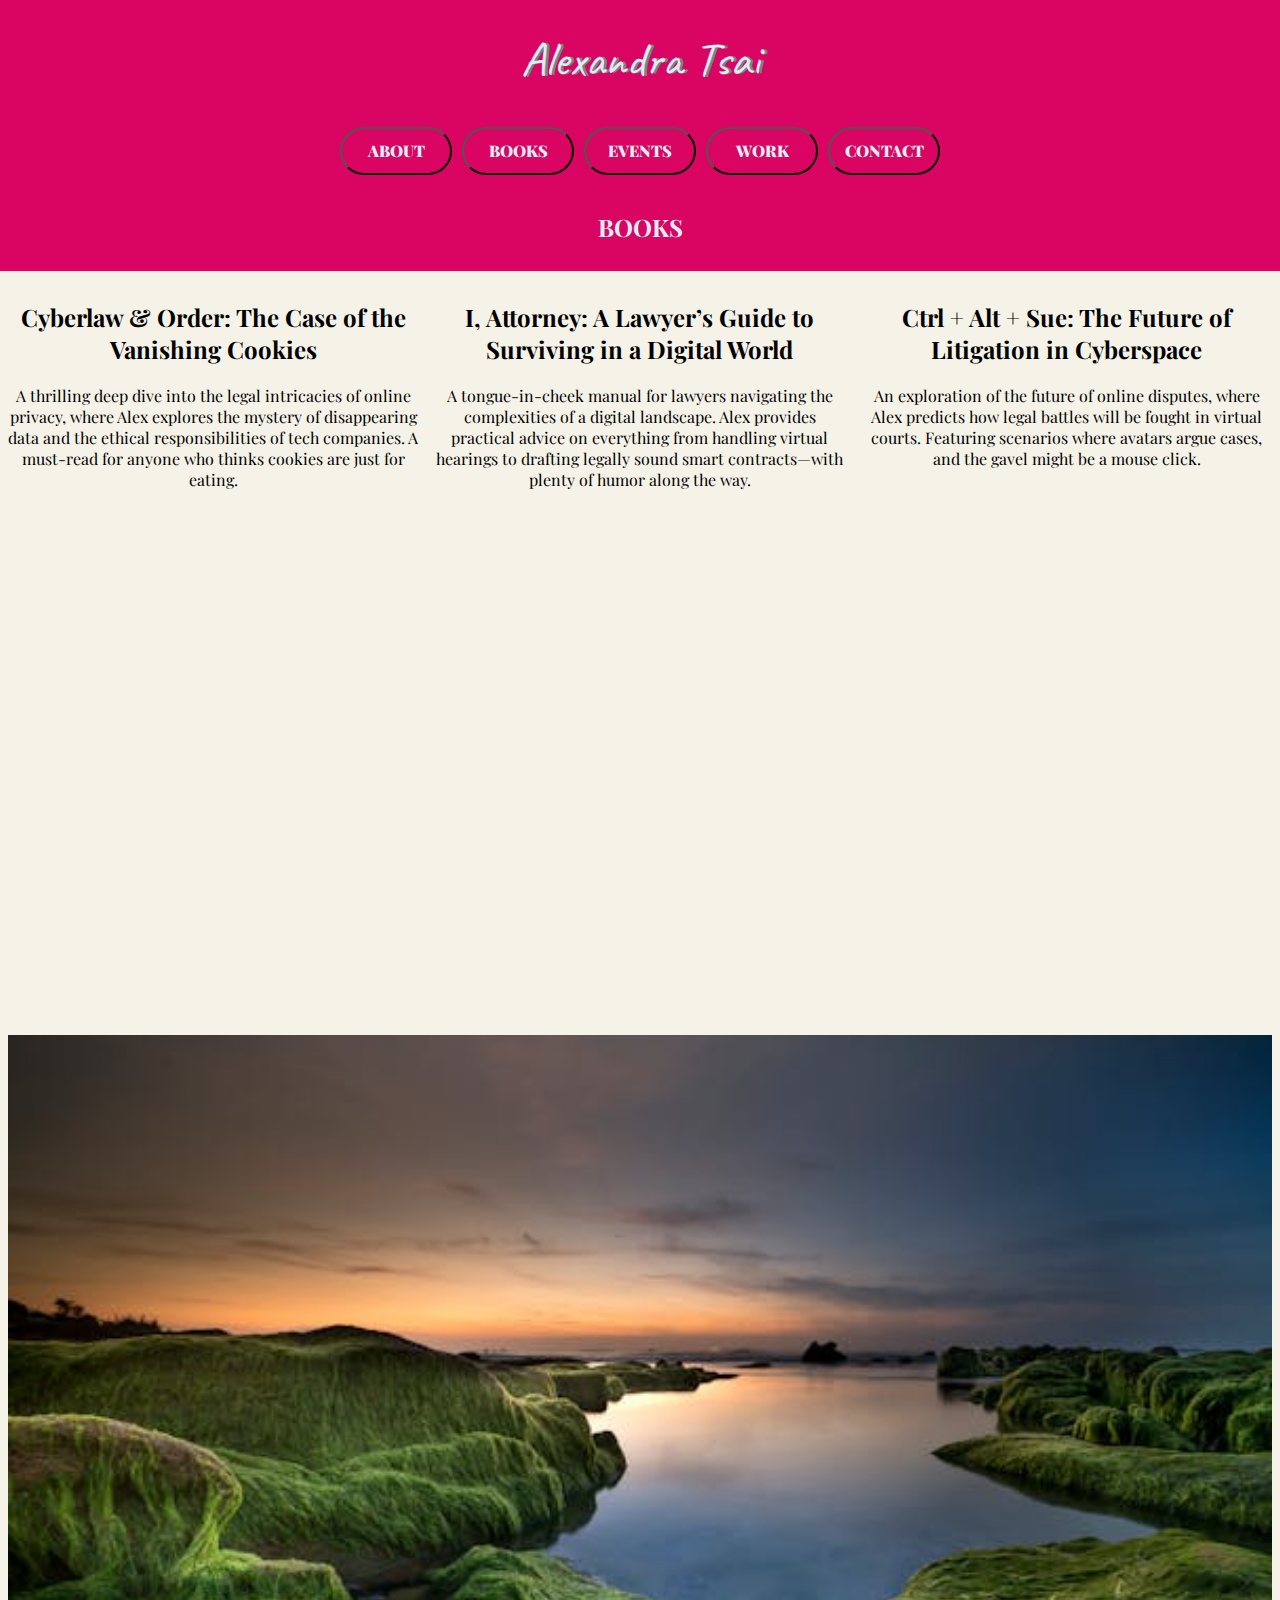
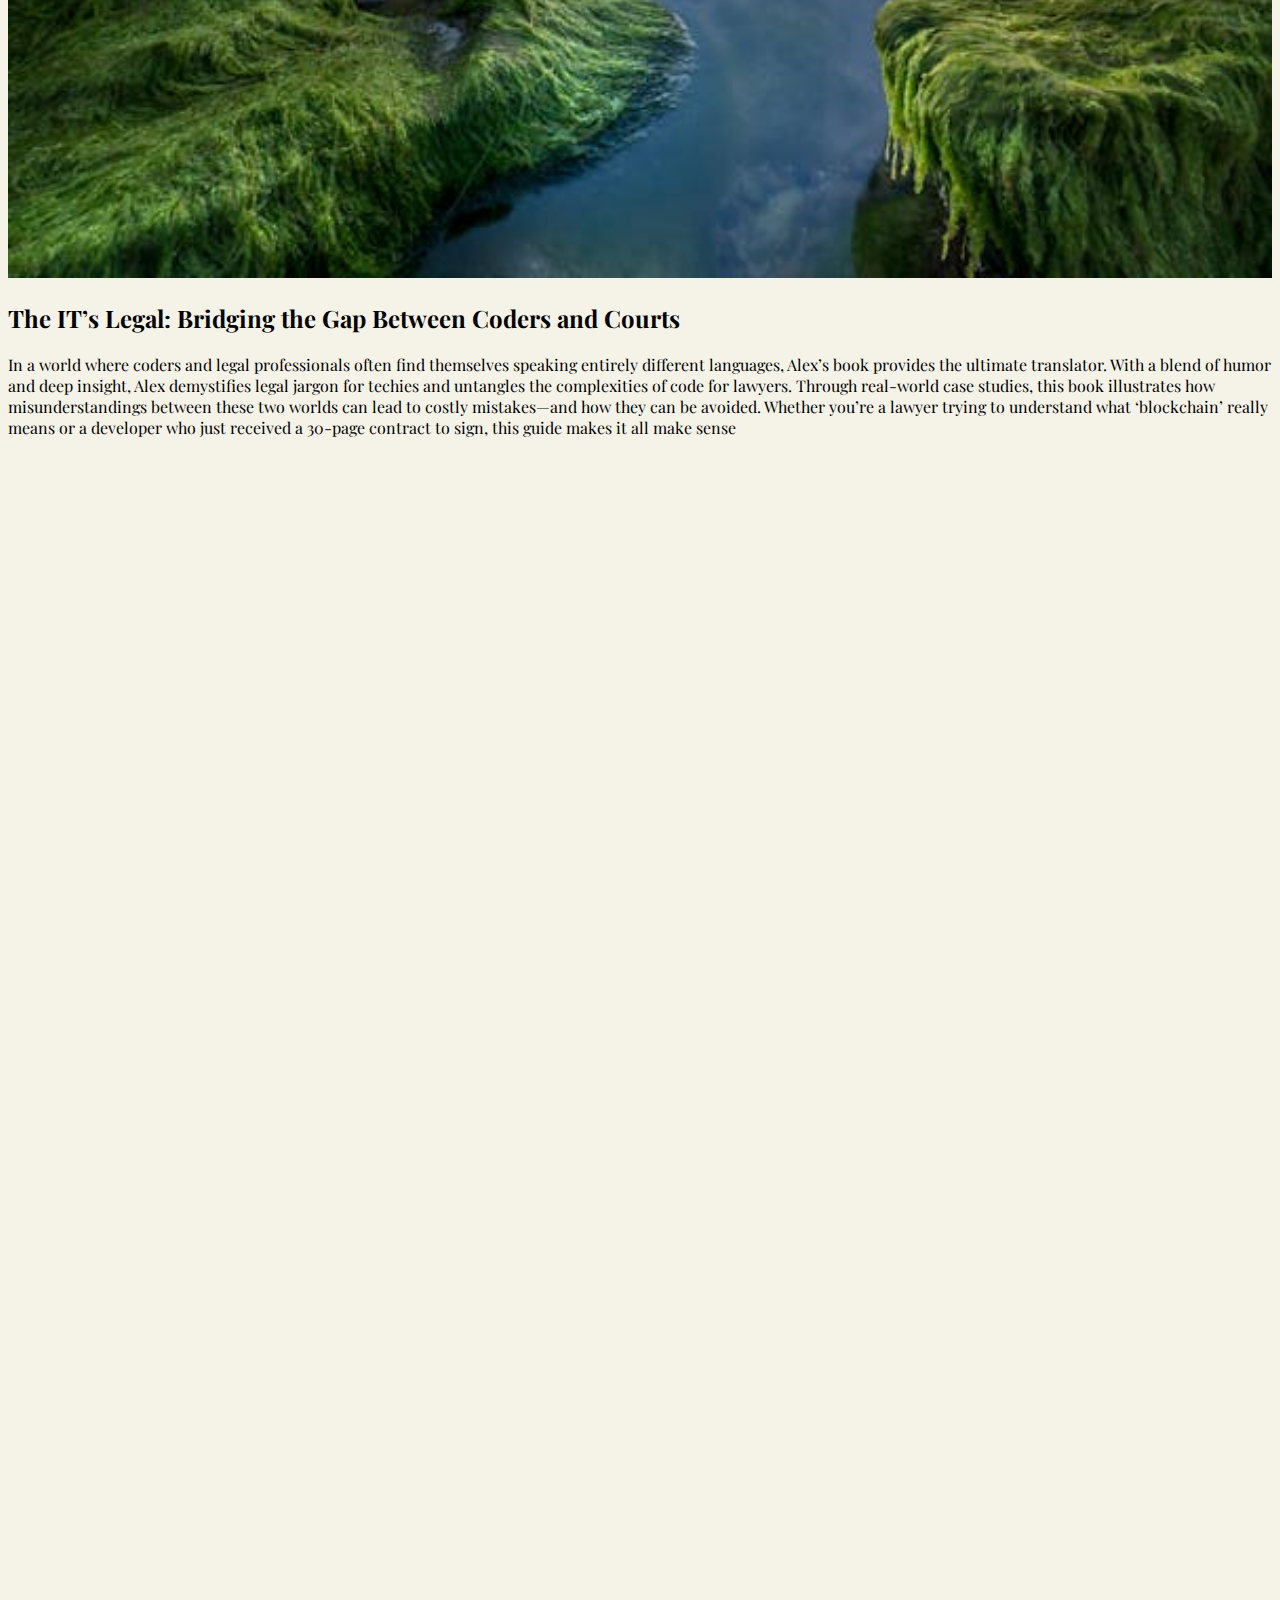
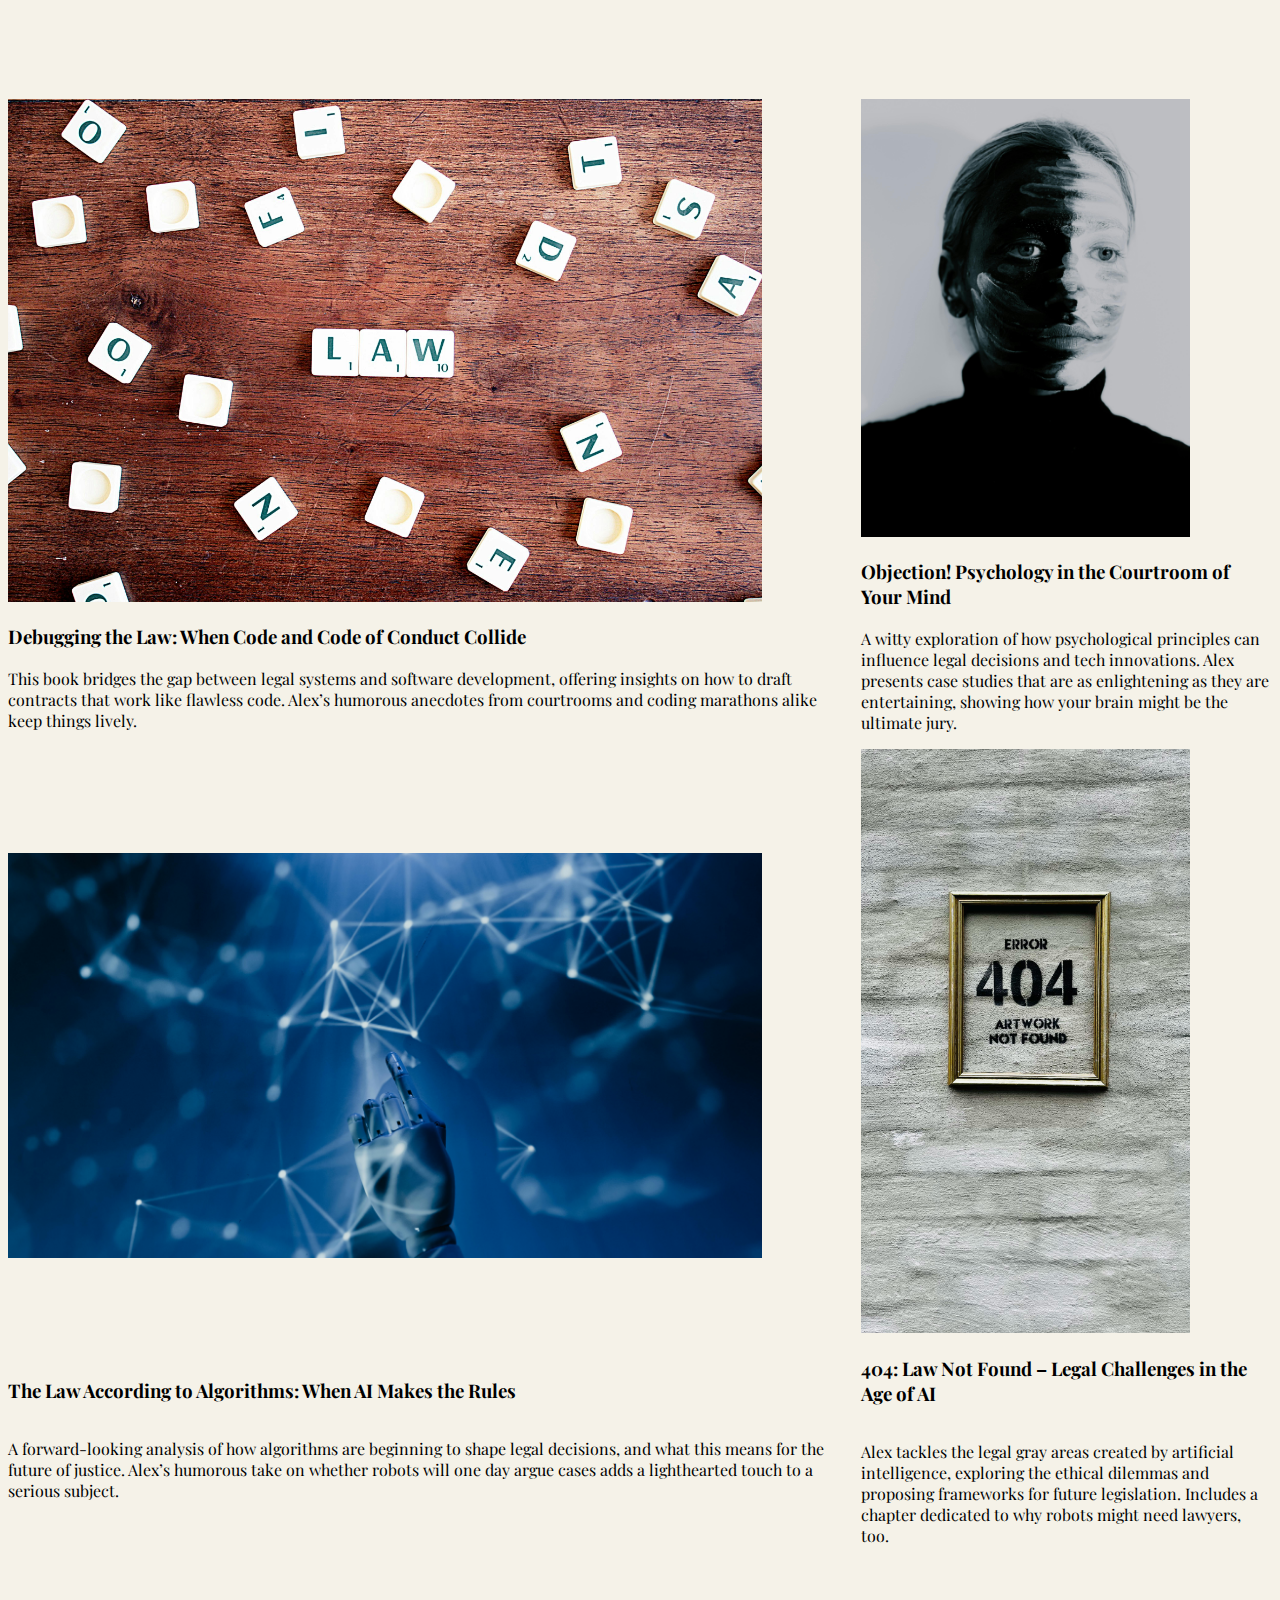
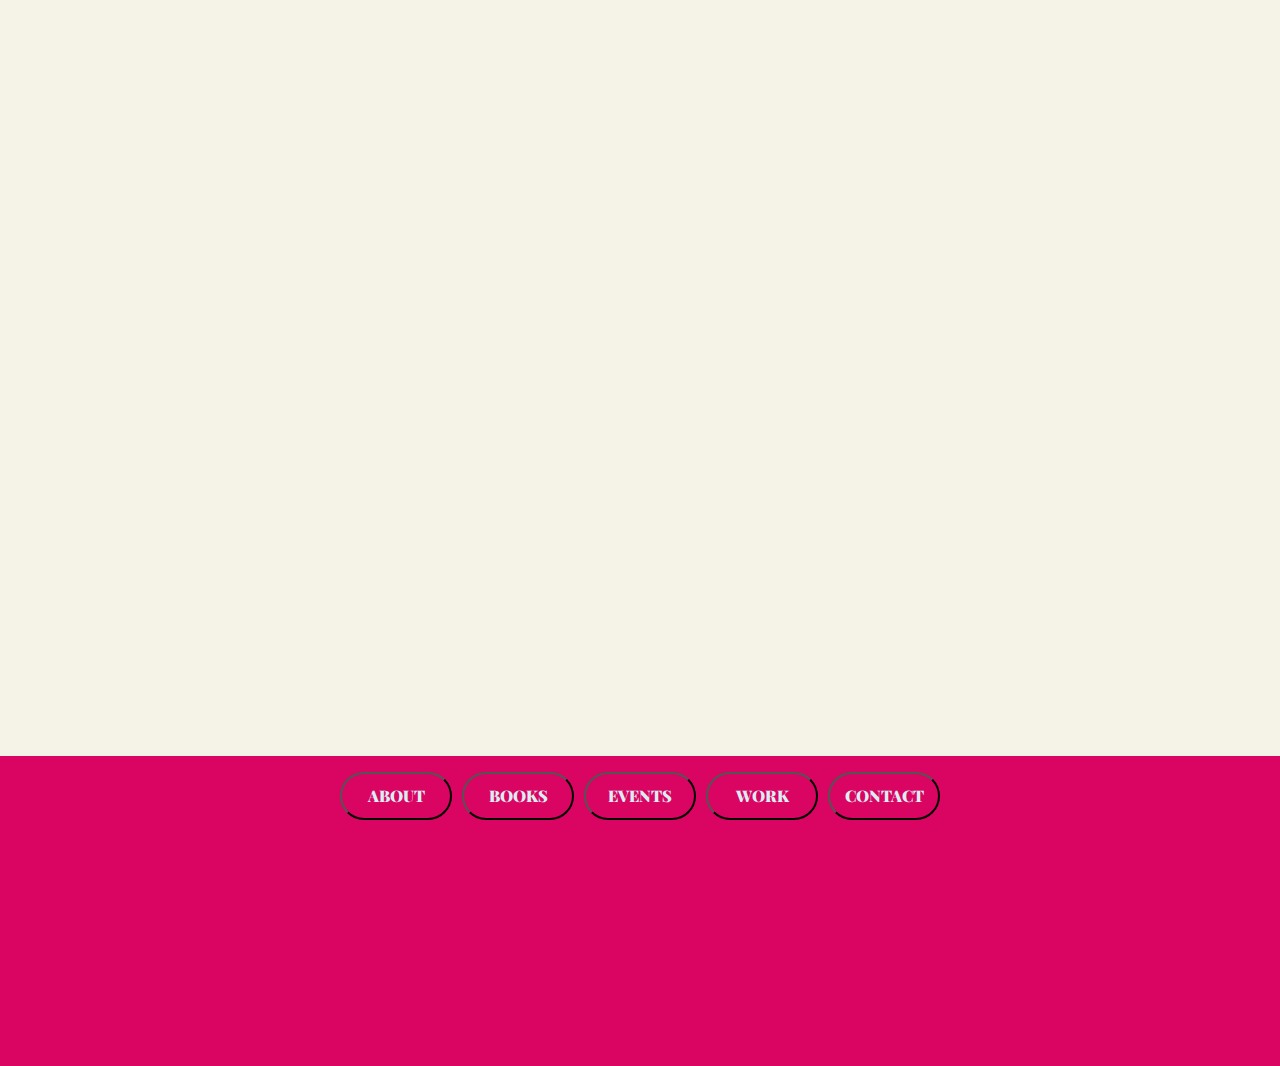
==== books.html @ 29ba9b06 "Add files via upload" ====
<!DOCTYPE html>
<html lang="en">

<head>
    <meta charset="UTF-8">
    <meta name="viewport" content="width=device-width, initial-scale=1.0">
    <title>Books</title>

    <link rel="preconnect" href="https://fonts.googleapis.com">
    <link rel="preconnect" href="https://fonts.gstatic.com" crossorigin>
    <link
        href="https://fonts.googleapis.com/css2?family=Abel&family=Playfair+Display:ital,wght@0,400..900;1,400..900&display=swap"
        rel="stylesheet">
    <link href="https://fonts.googleapis.com/css2?family=Caveat:wght@400..700&display=swap" rel="stylesheet">

    <link rel="stylesheet" href="books-styles.css">
</head>

<body>
    <div class="big-container">
        <div>
            <h1 class="name-top"><a href="index.html">Alexandra Tsai</a></h1>
        </div>
        <div class="set buttons-bottom">
            <button class="about nav-btn">ABOUT</button>
            <button class="books nav-btn">BOOKS</button>
            <button class="events nav-btn">EVENTS</button>
            <button class="work nav-btn">WORK</button>
            <button class="contact nav-btn">CONTACT</button>
        </div>
        <div class="page-title">
            <h2>BOOKS</h2>
        </div>
        <div class="container">

            <div class="item row-1 left">
                <h2><a href="https://uk.bookshop.org/">Cyberlaw & Order: The Case of the Vanishing Cookies</a></h2>
                <p>A thrilling deep dive into the legal intricacies of online privacy, where Alex explores the mystery
                    of
                    disappearing data and the ethical responsibilities of tech companies. A must-read for anyone who
                    thinks
                    cookies are just for eating.</p>
            </div>

            <div class="item row-1 mid">
                <h2><a href="https://uk.bookshop.org/">I, Attorney: A Lawyer’s Guide to Surviving in a Digital World</a>
                </h2>
                <p>A tongue-in-cheek manual for lawyers navigating the complexities of a digital landscape. Alex
                    provides
                    practical advice on everything from handling virtual hearings to drafting legally sound smart
                    contracts—with plenty of humor along the way.</p>
            </div>
            <div class="item row-1 right">
                <h2><a href="https://uk.bookshop.org/">Ctrl + Alt + Sue: The Future of Litigation in Cyberspace</a></h2>
                <p> An exploration of the future of online disputes, where Alex predicts how legal battles will be
                    fought in
                    virtual courts. Featuring scenarios where avatars argue cases, and the gavel might be a mouse click.
                </p>
            </div>
            <div class="item main">
                <div><a href="https://uk.bookshop.org/"><img src="./images/plublications-main.jpeg"
                            alt="book image"></a></div>

                <div>
                    <h2>The IT’s Legal: Bridging the Gap Between Coders and Courts</h2>
                </div>
                <div>
                    <p>In a world where coders and legal professionals often find themselves speaking entirely different
                        languages, Alex’s book provides the ultimate translator. With a blend of humor and deep
                        insight,
                        Alex
                        demystifies legal jargon for techies and untangles the complexities of code for lawyers. Through
                        real-world case studies, this book illustrates how misunderstandings between these two worlds
                        can
                        lead
                        to costly mistakes—and how they can be avoided. Whether you’re a lawyer trying to understand
                        what
                        ‘blockchain’ really means or a developer who just received a 30-page contract to sign, this
                        guide
                        makes
                        it all make sense
                    </p>
                </div>
            </div>
            <div class="item bottom-left-1 flex-container">
                <div><a href="https://uk.bookshop.org/"><img src="./images/books-bottom-left-1.jpg"
                            alt="book image"></a></div>
                <div>
                    <h3>Debugging the Law: When Code and Code of Conduct Collide</h3>
                </div>
                <div>
                    <p>This book bridges the gap between legal systems and software development, offering insights on
                        how to
                        draft contracts that work like flawless code. Alex’s humorous anecdotes from courtrooms and
                        coding
                        marathons alike keep things lively.</p>
                </div>
            </div>

            <div class="item bottom-left-2">
                <div><a href="https://uk.bookshop.org/"><img src="./images/books-bottom-left-2.jpg"
                            alt="book image"></a></div>
                <div>
                    <h3>The Law According to Algorithms: When AI Makes the Rules</h3>
                </div>
                <div>
                    <p>A forward-looking analysis of how algorithms are beginning to shape legal decisions, and what
                        this
                        means for the future of justice. Alex’s humorous take on whether robots will one day argue cases
                        adds a lighthearted touch to a serious subject.</p>
                </div>

            </div>
            <div class="item bottom-right flex-container">
                <div><a href="https://uk.bookshop.org/"><img src="./images/books-bottom-right-1.jpg"
                            alt="book image"></a></div>
                <div>
                    <h3>Objection! Psychology in the Courtroom of Your Mind</h3>
                    <p>A witty exploration of how psychological principles can influence legal decisions and tech
                        innovations. Alex presents case studies that are as enlightening as they are entertaining,
                        showing
                        how your brain might be the ultimate jury.</p>
                </div>

                <div><a href="https://uk.bookshop.org/"><img src="./images/books-bottom-right-2.jpg"
                            alt="book image"></a></div>
                <div>
                    <h3>404: Law Not Found – Legal Challenges in the Age of AI</h3>
                </div>
                <div>
                    <p>Alex tackles the legal gray areas created by artificial intelligence, exploring the ethical
                        dilemmas and proposing frameworks for future legislation. Includes a chapter dedicated to why
                        robots might need lawyers, too.</p>
                </div>
            </div>
        </div>
        <div class="set buttons-bottom">
            <button class="about nav-btn">ABOUT</button>
            <button class="books nav-btn">BOOKS</button>
            <button class="events nav-btn">EVENTS</button>
            <button class="work nav-btn">WORK</button>
            <button class="contact nav-btn">CONTACT</button>
        </div>

    </div>
    <script src="index.js" cahrset="utf-8"></script>
</body>

</html>
---- books-styles.css ----
html {
    font-size: 16px;
}

.big-container {
    height: 650vh;
    max-width: 100vw;
    display: flex;
    flex-flow: column nowrap;
    align-items: center;
    background-color: #DA0463;
    font-family: "Playfair Display", sans-serif;
    color: #DBEDF3;
}

.name-top {
    flex: 5rem 0 1;
    display: flex;
    justify-content: center;
    align-items: center;
}

.buttons-bottom {
    flex: 5rem 0 1;
    display: flex;
    justify-content: space-between;
    flex-flow: row wrap;
    align-content: center;
}

.page-title {
    flex: 5rem 0 1;
}

h1 a {
    text-decoration: none;
    font-size: 3rem;
    color: #DBEDF3;
    font-family: "Caveat", cursive;
    text-shadow: 3px 0 grey;
    font-weight: 400;
}

button>a {
    text-decoration: none;
}

.nav-btn {
    outline: none;
    font-size: 1rem;
    font-family: 'Playfair Display', cursive;
    line-height: 1;
    font-weight: 900;
    color: #DBEDF3;
    border-radius: 8rem;
    display: inline-block;
    width: 7rem;
    height: 3rem;
    text-align: center;
    margin: 5px;
    background-color: transparent;
}


body {
    /* background-color: black; */
    background-color: #DA0463;

}

.container {
    flex-basis: 90%;
    width: 100%;
    display: grid;
    gap: 1rem;
    grid-template-columns: repeat(6, 1fr);
    grid-template-rows: repeat(7, 1fr);
    background-color: #F5F2E8;
    color: black;
    padding: 10px;
}



/* This does not work when the window get too small
solution:felx-wrap? 
Make it into publi- cations?*/

.headline>h1 {
    flex-shrink: 1;
}

.row-1 {
    text-align: center;
    grid-column: span 2;
}

.row-1>h2>a {
    text-decoration: none;
    color: black;
}


.main {
    grid-area: 2 / 1 / 5 / 7;
    display: flexbox;
    flex-direction: column;

}


.bottom-left-1 {
    grid-area: 5 / 1 / 6 / 5;
    display: flexbox;
    flex-direction: column;
}

.bottom-left-1 img {
    width: 90%;
    height: auto;
    /* Maintains the aspect ratio */
    object-fit: cover;
    /* Ensures the image covers the container */
    max-width: 90%;
    max-height: 80%;
    /* Prevents the image from exceeding the container's width */
}

.bottom-left-2 img {
    width: 90%;
    height: auto;
    /* Maintains the aspect ratio */
    object-fit: cover;
    /* Ensures the image covers the container */
    max-width: 90%;
    max-height: 80%;
    /* Prevents the image from exceeding the container's width */
}

/* bottom-right, main img 要分開設定，設定max-width，max-height 為某數字 */
/* border-right of p with img  should be like 20% */

.main img {
    width: 100%;
    height: auto;
    /* Maintains the aspect ratio */
    object-fit: cover;
    /* Ensures the image covers the container */
    max-width: 100%;
    max-height: 100%;
    /* Prevents the image from exceeding the container's width */
}

.bottom-right img {
    width: 100%;
    height: auto;
    /* Maintains the aspect ratio */
    object-fit: cover;
    /* Ensures the image covers the container */
    max-width: 80%;
    max-height: 100%;
    /* Prevents the image from exceeding the container's width */
}

.bottom-left-2 {
    grid-area: 6 / 1 / 8 / 5;
    display: flex;
    flex-direction: column;
}




.bottom-right {
    grid-area: 5/ 5/ 8/ 7;
    display: flex;
    flex-direction: column;
    justify-content: flex-start;
}

@media (min-width: 1px) and (max-width: 400px) {
    html {
        font-size: 14px;
    }

    .big-container {
        height: 500vh;

    }

    .container {
        flex-basis: 90% 1 1;
        grid-template-columns: repeat(6, 1fr);
        grid-template-rows: repeat(5, 1fr);


    }
}

@media (min-width: 440px) and (max-width: 773px) {
    html {
        font-size: 14px;
    }

    .big-container {
        height: 400vh;

    }

    .container {
        flex-basis: 90% 1 1;
        grid-template-columns: repeat(6, 1fr);
        grid-template-rows: repeat(5, 1fr);


    }

    .row-1 {
        text-align: center;
        grid-column: span 2;
    }


    .main {
        grid-area: 2 / 1 / 3 / 7;
        display: flexbox;
        flex-direction: column;

    }


    .bottom-left-1 {
        grid-area: 5 / 1 / 6 / 5;
        display: flex;
        flex-direction: column;
    }

    .bottom-left-2 {
        grid-area: 6 / 1 / 8 / 5;
        display: flex;
        flex-direction: column;
    }

    .bottom-right {
        grid-area: 5/ 5/ 8/ 7;
        display: flex;
        flex-direction: column;
        justify-content: flex-start;
    }
}

/* Make this a flexbox of 4 items */
/* 太窄時，view port 加長 */
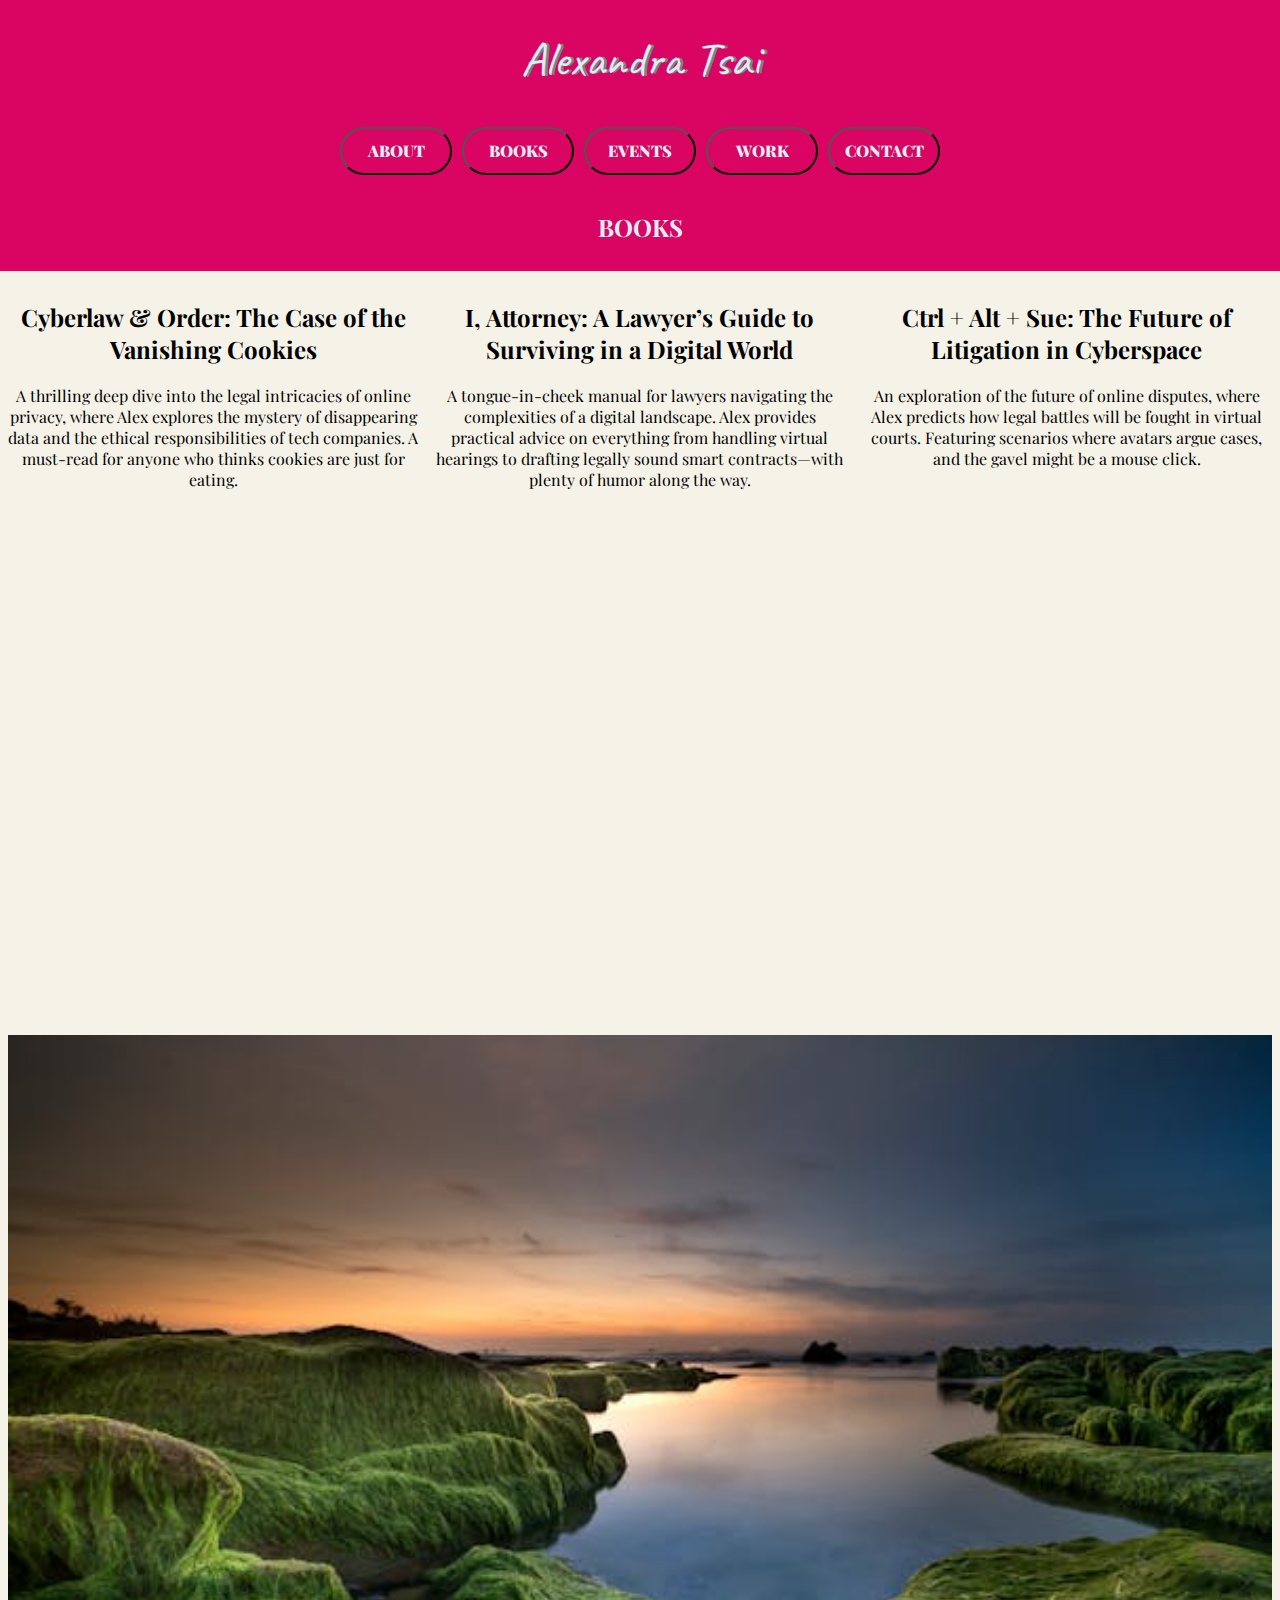
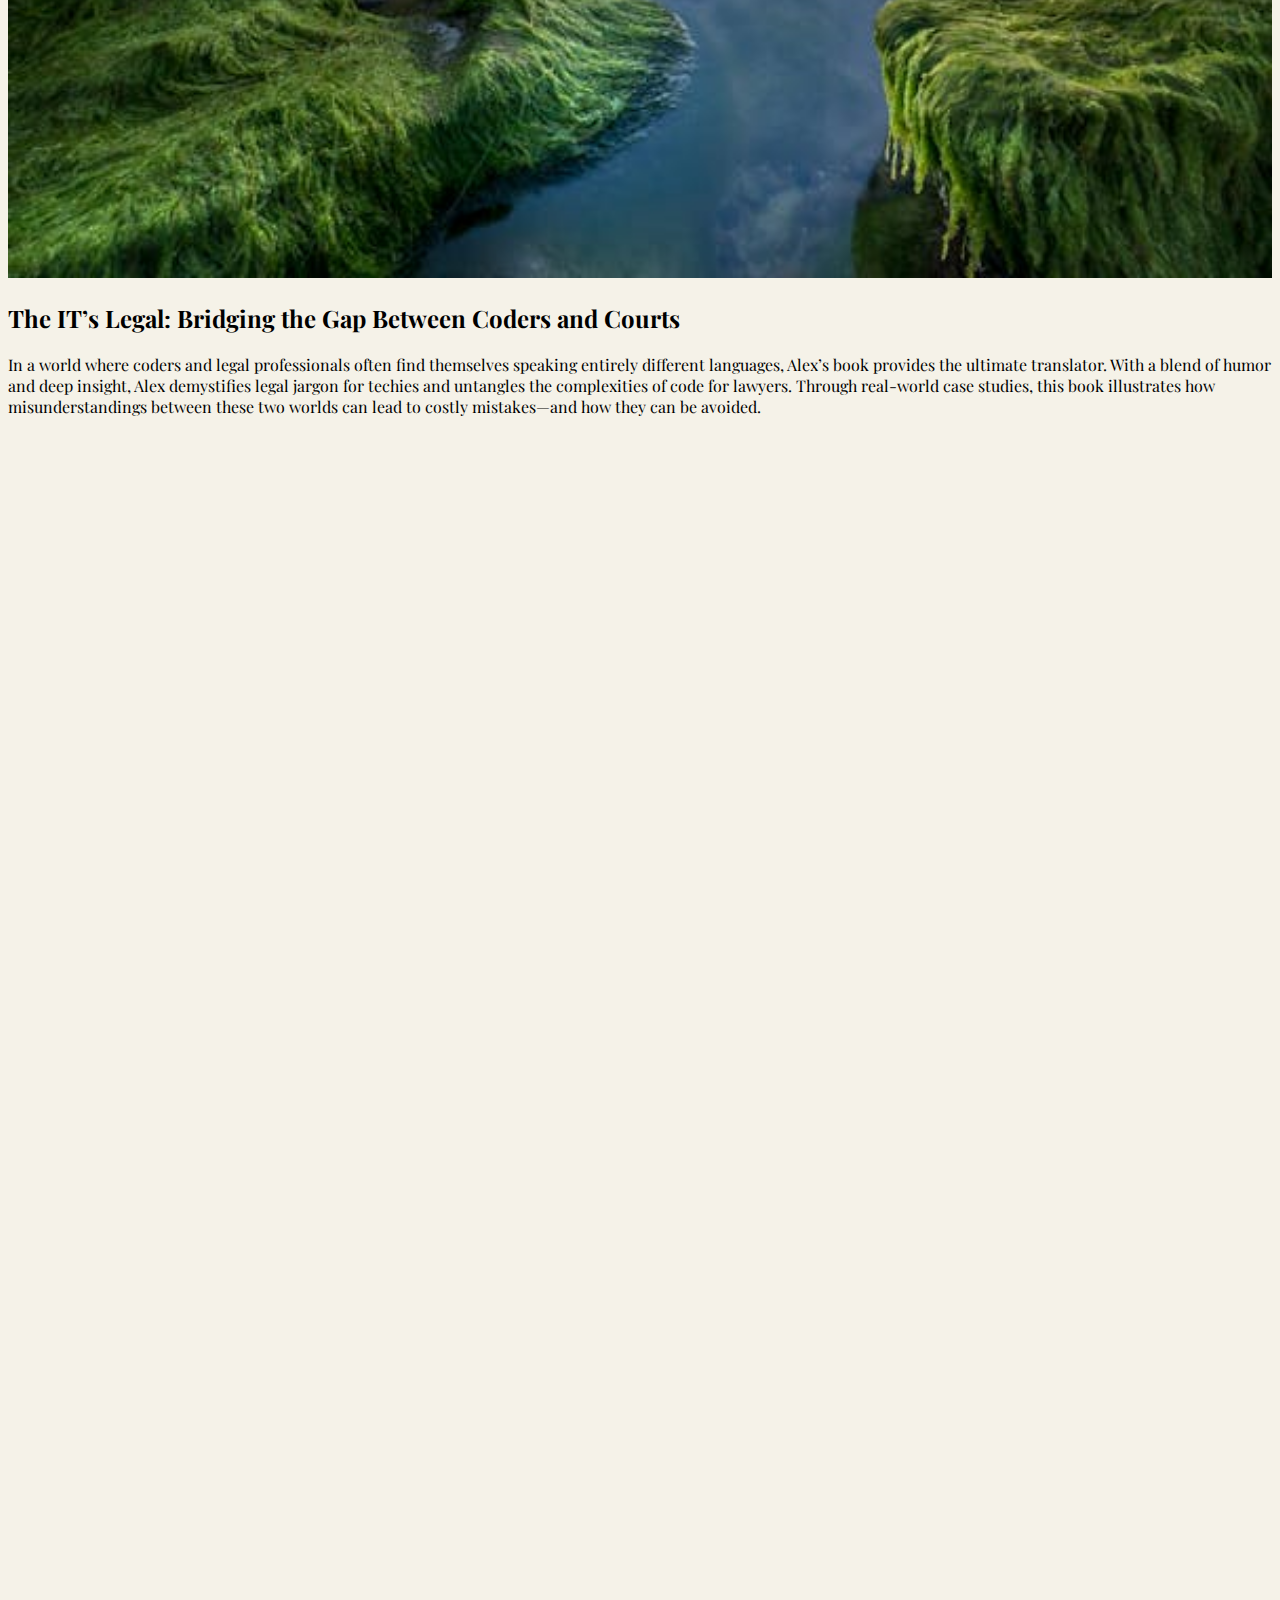
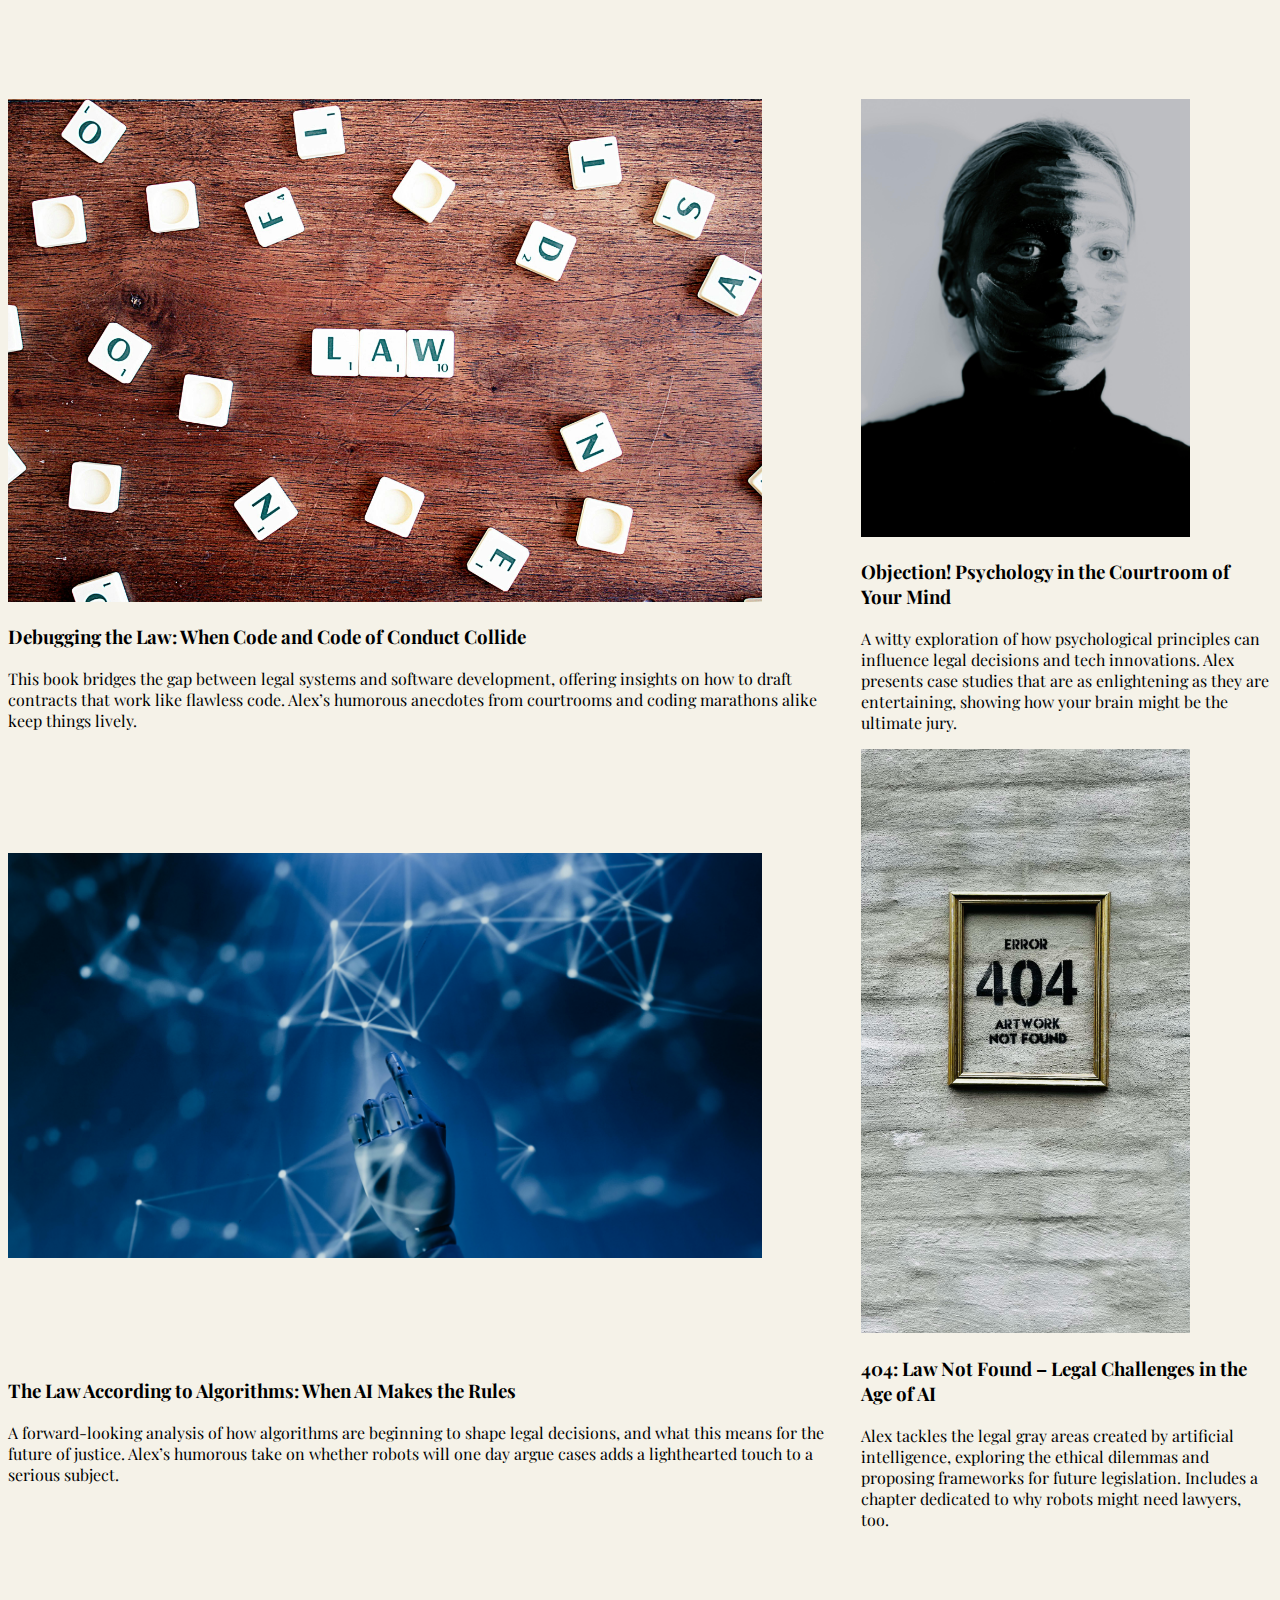
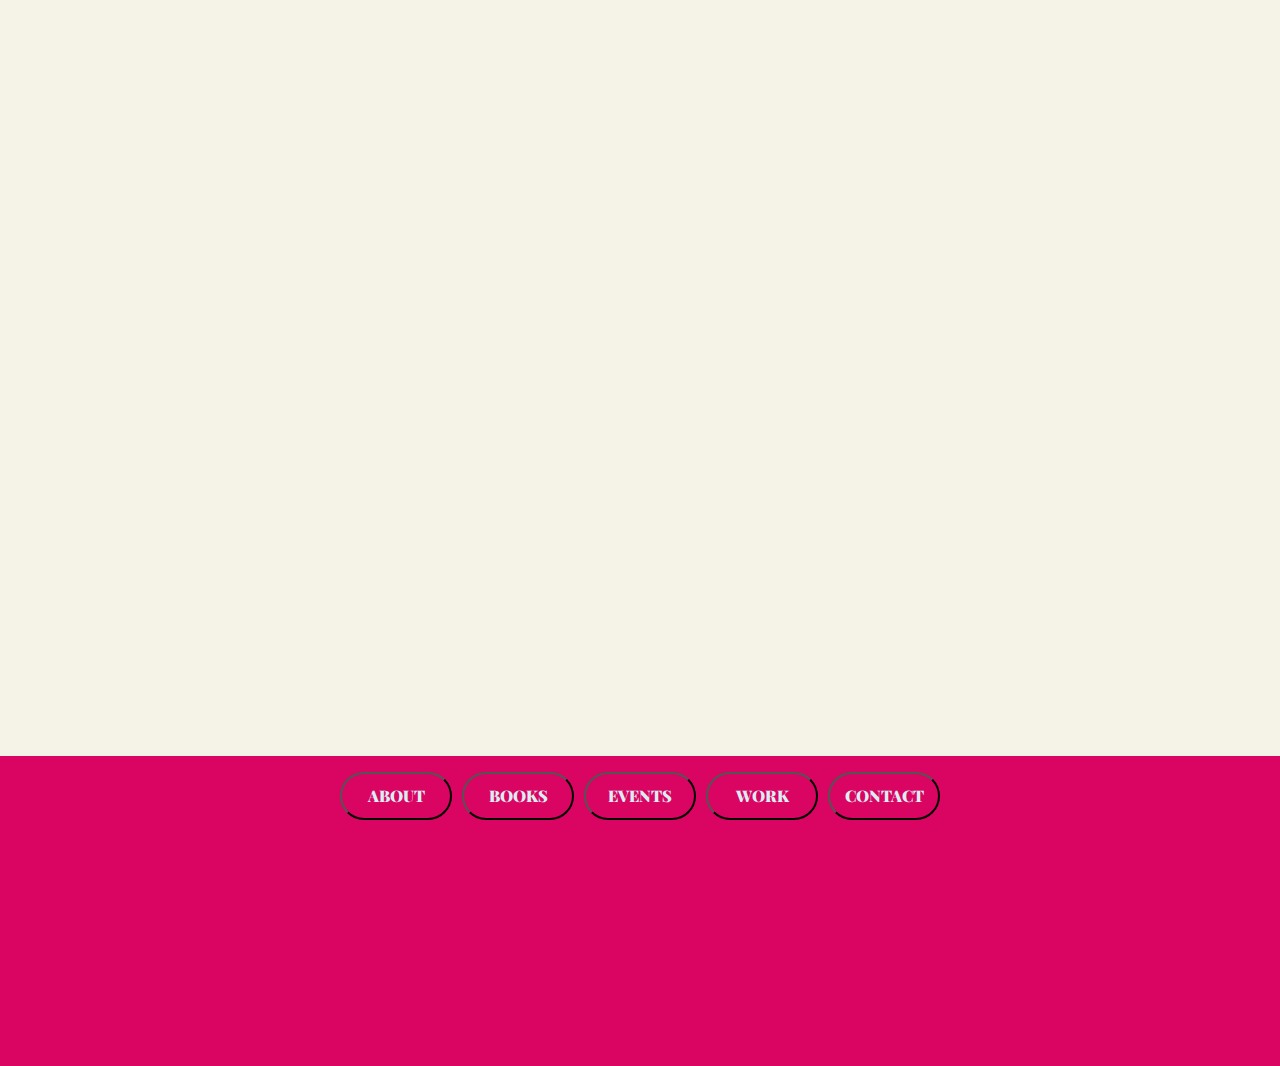
==== commit f399e25e: "Add files via upload" ====
--- a/books.html
+++ b/books.html
@@ -18,9 +18,11 @@
 
 <body>
     <div class="big-container">
+        <!-- Main navigation and title-->
         <div>
             <h1 class="name-top"><a href="index.html">Alexandra Tsai</a></h1>
         </div>
+        <!-- Navigation buttons -->
         <div class="set buttons-bottom">
             <button class="about nav-btn">ABOUT</button>
             <button class="books nav-btn">BOOKS</button>
@@ -28,72 +30,60 @@
             <button class="work nav-btn">WORK</button>
             <button class="contact nav-btn">CONTACT</button>
         </div>
+        <!-- Page title -->
         <div class="page-title">
             <h2>BOOKS</h2>
         </div>
+
         <div class="container">
-
+            <!-- First row of book listings -->
             <div class="item row-1 left">
                 <h2><a href="https://uk.bookshop.org/">Cyberlaw & Order: The Case of the Vanishing Cookies</a></h2>
                 <p>A thrilling deep dive into the legal intricacies of online privacy, where Alex explores the mystery
-                    of
-                    disappearing data and the ethical responsibilities of tech companies. A must-read for anyone who
-                    thinks
-                    cookies are just for eating.</p>
+                    of disappearing data and the ethical responsibilities of tech companies. A must-read for anyone who
+                    thinks cookies are just for eating.</p>
             </div>
 
             <div class="item row-1 mid">
                 <h2><a href="https://uk.bookshop.org/">I, Attorney: A Lawyer’s Guide to Surviving in a Digital World</a>
                 </h2>
                 <p>A tongue-in-cheek manual for lawyers navigating the complexities of a digital landscape. Alex
-                    provides
-                    practical advice on everything from handling virtual hearings to drafting legally sound smart
-                    contracts—with plenty of humor along the way.</p>
+                    provides practical advice on everything from handling virtual hearings to drafting legally sound
+                    smart contracts—with plenty of humor along the way.</p>
             </div>
+
             <div class="item row-1 right">
                 <h2><a href="https://uk.bookshop.org/">Ctrl + Alt + Sue: The Future of Litigation in Cyberspace</a></h2>
-                <p> An exploration of the future of online disputes, where Alex predicts how legal battles will be
-                    fought in
-                    virtual courts. Featuring scenarios where avatars argue cases, and the gavel might be a mouse click.
-                </p>
+                <p>An exploration of the future of online disputes, where Alex predicts how legal battles will be fought
+                    in virtual courts. Featuring scenarios where avatars argue cases, and the gavel might be a mouse
+                    click.</p>
             </div>
+
+            <!-- Main featured book with image -->
             <div class="item main">
                 <div><a href="https://uk.bookshop.org/"><img src="./images/plublications-main.jpeg"
                             alt="book image"></a></div>
-
                 <div>
                     <h2>The IT’s Legal: Bridging the Gap Between Coders and Courts</h2>
                 </div>
                 <div>
                     <p>In a world where coders and legal professionals often find themselves speaking entirely different
-                        languages, Alex’s book provides the ultimate translator. With a blend of humor and deep
-                        insight,
-                        Alex
-                        demystifies legal jargon for techies and untangles the complexities of code for lawyers. Through
-                        real-world case studies, this book illustrates how misunderstandings between these two worlds
-                        can
-                        lead
-                        to costly mistakes—and how they can be avoided. Whether you’re a lawyer trying to understand
-                        what
-                        ‘blockchain’ really means or a developer who just received a 30-page contract to sign, this
-                        guide
-                        makes
-                        it all make sense
-                    </p>
+                        languages, Alex’s book provides the ultimate translator. With a blend of humor and deep insight,
+                        Alex demystifies legal jargon for techies and untangles the complexities of code for lawyers.
+                        Through real-world case studies, this book illustrates how misunderstandings between these two
+                        worlds can lead to costly mistakes—and how they can be avoided.</p>
                 </div>
             </div>
+
+            <!-- Second row of book listings -->
             <div class="item bottom-left-1 flex-container">
                 <div><a href="https://uk.bookshop.org/"><img src="./images/books-bottom-left-1.jpg"
                             alt="book image"></a></div>
                 <div>
                     <h3>Debugging the Law: When Code and Code of Conduct Collide</h3>
-                </div>
-                <div>
                     <p>This book bridges the gap between legal systems and software development, offering insights on
-                        how to
-                        draft contracts that work like flawless code. Alex’s humorous anecdotes from courtrooms and
-                        coding
-                        marathons alike keep things lively.</p>
+                        how to draft contracts that work like flawless code. Alex’s humorous anecdotes from courtrooms
+                        and coding marathons alike keep things lively.</p>
                 </div>
             </div>
 
@@ -102,15 +92,13 @@
                             alt="book image"></a></div>
                 <div>
                     <h3>The Law According to Algorithms: When AI Makes the Rules</h3>
+                    <p>A forward-looking analysis of how algorithms are beginning to shape legal decisions, and what
+                        this means for the future of justice. Alex’s humorous take on whether robots will one day argue
+                        cases adds a lighthearted touch to a serious subject.</p>
                 </div>
-                <div>
-                    <p>A forward-looking analysis of how algorithms are beginning to shape legal decisions, and what
-                        this
-                        means for the future of justice. Alex’s humorous take on whether robots will one day argue cases
-                        adds a lighthearted touch to a serious subject.</p>
-                </div>
+            </div>
 
-            </div>
+            <!-- Final set of book listings -->
             <div class="item bottom-right flex-container">
                 <div><a href="https://uk.bookshop.org/"><img src="./images/books-bottom-right-1.jpg"
                             alt="book image"></a></div>
@@ -118,22 +106,21 @@
                     <h3>Objection! Psychology in the Courtroom of Your Mind</h3>
                     <p>A witty exploration of how psychological principles can influence legal decisions and tech
                         innovations. Alex presents case studies that are as enlightening as they are entertaining,
-                        showing
-                        how your brain might be the ultimate jury.</p>
+                        showing how your brain might be the ultimate jury.</p>
                 </div>
 
                 <div><a href="https://uk.bookshop.org/"><img src="./images/books-bottom-right-2.jpg"
                             alt="book image"></a></div>
                 <div>
                     <h3>404: Law Not Found – Legal Challenges in the Age of AI</h3>
-                </div>
-                <div>
                     <p>Alex tackles the legal gray areas created by artificial intelligence, exploring the ethical
                         dilemmas and proposing frameworks for future legislation. Includes a chapter dedicated to why
                         robots might need lawyers, too.</p>
                 </div>
             </div>
         </div>
+
+        <!-- Footer with navigation buttons -->
         <div class="set buttons-bottom">
             <button class="about nav-btn">ABOUT</button>
             <button class="books nav-btn">BOOKS</button>
@@ -143,6 +130,7 @@
         </div>
 
     </div>
+
     <script src="index.js" cahrset="utf-8"></script>
 </body>
 
--- a/books-styles.css
+++ b/books-styles.css
@@ -1,9 +1,11 @@
 html {
     font-size: 16px;
+    /* Base font size for scalability */
 }
 
 .big-container {
     height: 650vh;
+    /* Ensures extra vertical space for content */
     max-width: 100vw;
     display: flex;
     flex-flow: column nowrap;
@@ -11,6 +13,7 @@
     background-color: #DA0463;
     font-family: "Playfair Display", sans-serif;
     color: #DBEDF3;
+    /* Main container for title and buttons, vertically stacked */
 }
 
 .name-top {
@@ -18,6 +21,7 @@
     display: flex;
     justify-content: center;
     align-items: center;
+    /* Centers the title content */
 }
 
 .buttons-bottom {
@@ -26,10 +30,12 @@
     justify-content: space-between;
     flex-flow: row wrap;
     align-content: center;
+    /* Distributes buttons evenly at the bottom */
 }
 
 .page-title {
     flex: 5rem 0 1;
+    /* Reserved space for the page title */
 }
 
 h1 a {
@@ -39,10 +45,12 @@
     font-family: "Caveat", cursive;
     text-shadow: 3px 0 grey;
     font-weight: 400;
+    /* Styling for the main title link with shadow effect */
 }
 
 button>a {
     text-decoration: none;
+    /* Ensures button links don't show underlines */
 }
 
 .nav-btn {
@@ -59,13 +67,13 @@
     text-align: center;
     margin: 5px;
     background-color: transparent;
-}
-
+    /* Custom styling for the rounded navigation buttons */
+}
 
 body {
     /* background-color: black; */
     background-color: #DA0463;
-
+    /* Consistent background color for the entire page */
 }
 
 .container {
@@ -78,125 +86,109 @@
     background-color: #F5F2E8;
     color: black;
     padding: 10px;
-}
-
-
-
-/* This does not work when the window get too small
-solution:felx-wrap? 
-Make it into publi- cations?*/
-
-.headline>h1 {
-    flex-shrink: 1;
-}
+    /* Main content container using a grid layout for a structured design */
+}
+
 
 .row-1 {
     text-align: center;
     grid-column: span 2;
+    /* Spans across two columns in the grid */
 }
 
 .row-1>h2>a {
     text-decoration: none;
     color: black;
-}
-
+    /* Ensures clean link styling for the heading */
+}
 
 .main {
     grid-area: 2 / 1 / 5 / 7;
     display: flexbox;
     flex-direction: column;
-
-}
-
+    /* Main content area spanning multiple rows in the grid */
+}
 
 .bottom-left-1 {
     grid-area: 5 / 1 / 6 / 5;
     display: flexbox;
     flex-direction: column;
+    /* Bottom left section for content */
 }
 
 .bottom-left-1 img {
     width: 90%;
     height: auto;
-    /* Maintains the aspect ratio */
-    object-fit: cover;
-    /* Ensures the image covers the container */
+    object-fit: cover;
     max-width: 90%;
     max-height: 80%;
-    /* Prevents the image from exceeding the container's width */
+    /* Image styling to maintain aspect ratio and fit within container */
 }
 
 .bottom-left-2 img {
     width: 90%;
     height: auto;
-    /* Maintains the aspect ratio */
-    object-fit: cover;
-    /* Ensures the image covers the container */
+    object-fit: cover;
     max-width: 90%;
     max-height: 80%;
-    /* Prevents the image from exceeding the container's width */
-}
-
-/* bottom-right, main img 要分開設定，設定max-width，max-height 為某數字 */
-/* border-right of p with img  should be like 20% */
-
+    /* Similar image styling for second section */
+}
+
+/* Main image container */
 .main img {
     width: 100%;
     height: auto;
-    /* Maintains the aspect ratio */
-    object-fit: cover;
-    /* Ensures the image covers the container */
+    object-fit: cover;
     max-width: 100%;
     max-height: 100%;
-    /* Prevents the image from exceeding the container's width */
+    /* Ensures the main image fits without stretching or exceeding bounds */
 }
 
 .bottom-right img {
     width: 100%;
     height: auto;
-    /* Maintains the aspect ratio */
-    object-fit: cover;
-    /* Ensures the image covers the container */
+    object-fit: cover;
     max-width: 80%;
     max-height: 100%;
-    /* Prevents the image from exceeding the container's width */
+    /* Image styling for the bottom-right section */
 }
 
 .bottom-left-2 {
     grid-area: 6 / 1 / 8 / 5;
     display: flex;
     flex-direction: column;
-}
-
-
-
+    /* Bottom-left secondary section */
+}
 
 .bottom-right {
     grid-area: 5/ 5/ 8/ 7;
     display: flex;
     flex-direction: column;
     justify-content: flex-start;
-}
-
+    /* Bottom-right section aligned at the top */
+}
+
+/* Media query for small devices */
 @media (min-width: 1px) and (max-width: 400px) {
     html {
         font-size: 14px;
+        /* Smaller font size for narrow screens */
     }
 
     .big-container {
         height: 500vh;
-
+        /* Reduces the height for small screens */
     }
 
     .container {
         flex-basis: 90% 1 1;
         grid-template-columns: repeat(6, 1fr);
         grid-template-rows: repeat(5, 1fr);
-
-
-    }
-}
-
+        /* Adjusts grid layout for smaller devices */
+    }
+}
+
+/* Media query for medium devices */
 @media (min-width: 440px) and (max-width: 773px) {
     html {
         font-size: 14px;
@@ -204,15 +196,14 @@
 
     .big-container {
         height: 400vh;
-
+        /* Further height reduction for medium screens */
     }
 
     .container {
         flex-basis: 90% 1 1;
         grid-template-columns: repeat(6, 1fr);
         grid-template-rows: repeat(5, 1fr);
-
-
+        /* Maintains grid layout for these screen sizes */
     }
 
     .row-1 {
@@ -220,14 +211,12 @@
         grid-column: span 2;
     }
 
-
     .main {
         grid-area: 2 / 1 / 3 / 7;
         display: flexbox;
         flex-direction: column;
-
-    }
-
+        /* Reduces the height of the main content section */
+    }
 
     .bottom-left-1 {
         grid-area: 5 / 1 / 6 / 5;
@@ -242,12 +231,9 @@
     }
 
     .bottom-right {
-        grid-area: 5/ 5/ 8/ 7;
+        grid-area: 5 / 5 / 8 / 7;
         display: flex;
         flex-direction: column;
         justify-content: flex-start;
     }
-}
-
-/* Make this a flexbox of 4 items */
-/* 太窄時，view port 加長 */+}